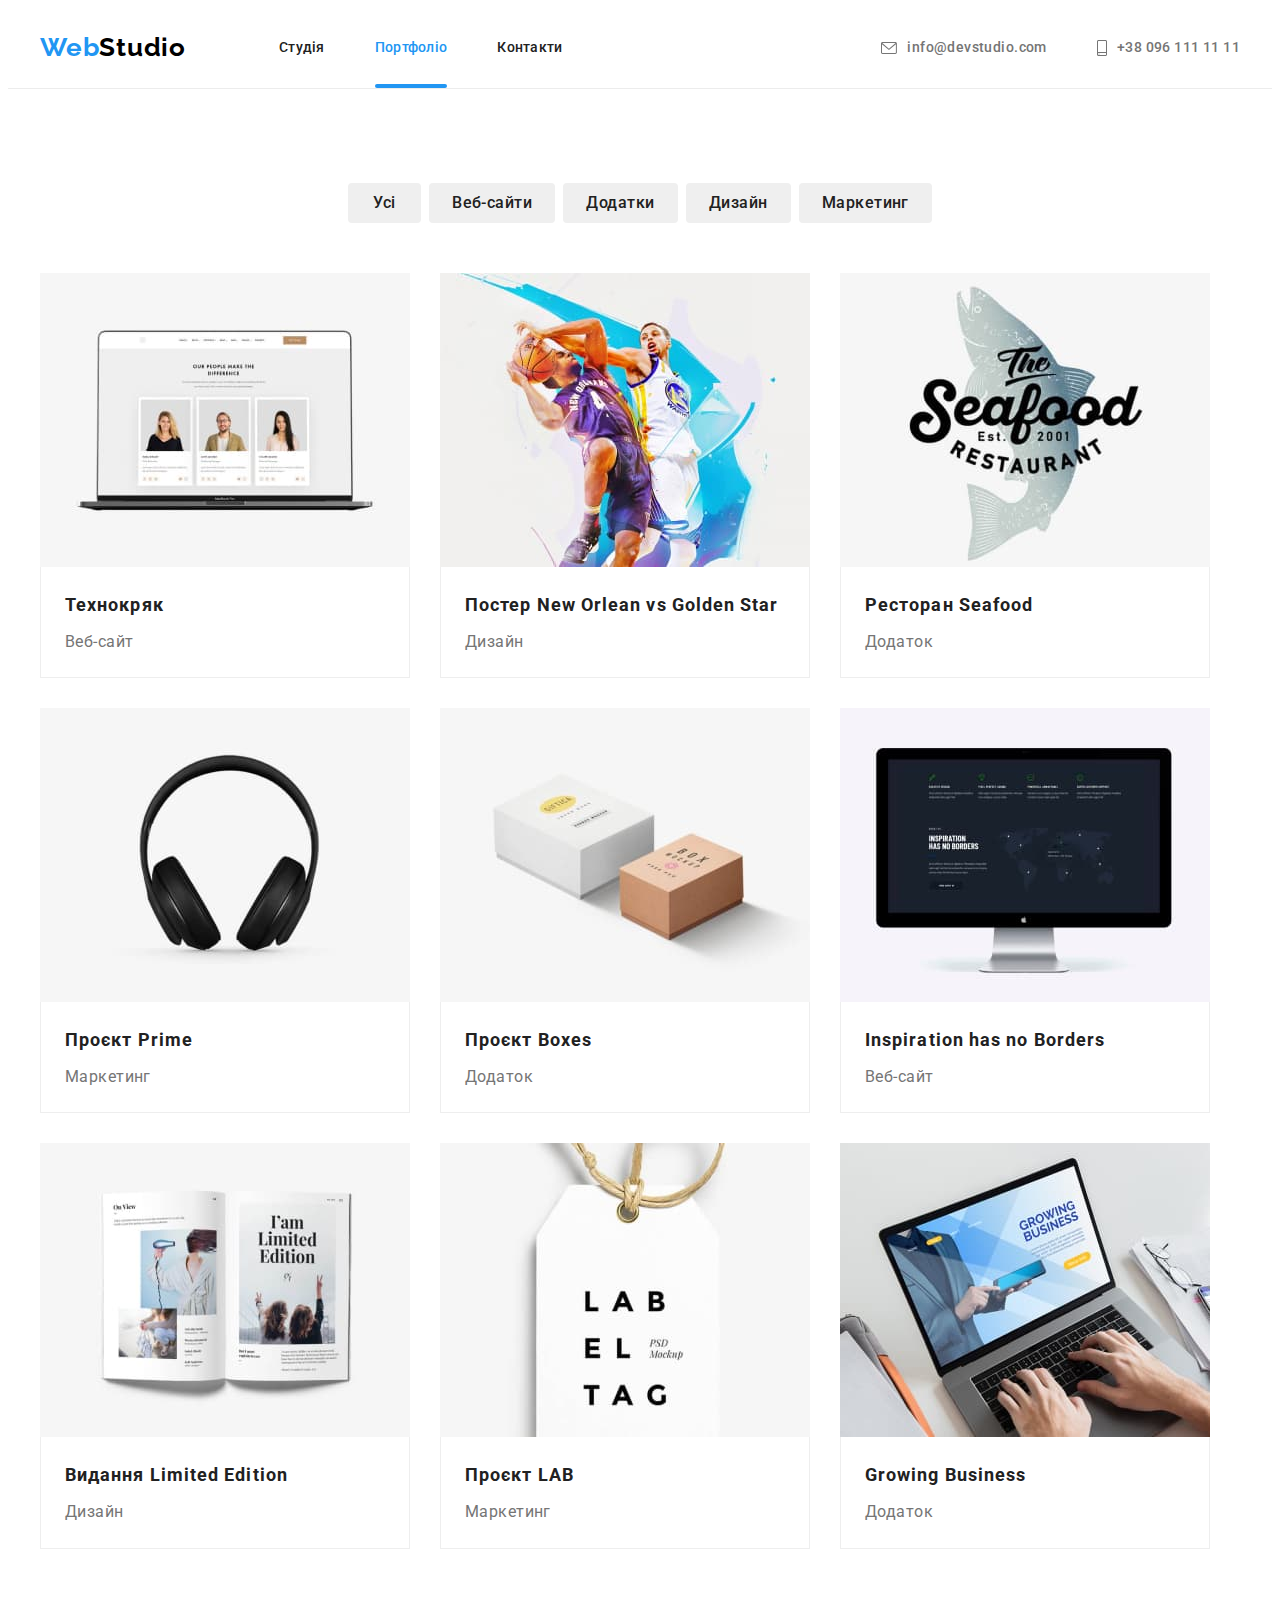
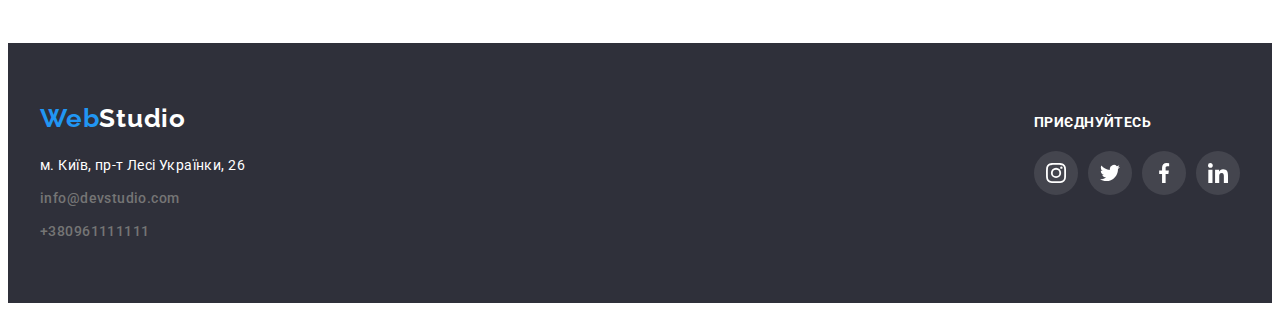
==== portfolio.html @ 09034c73 "Initial commit" ====
<!DOCTYPE html>
<html lang="uk">

<head>
  <meta charset="UTF-8" />
  <meta http-equiv="X-UA-Compatible" content="IE=edge" />
  <meta name="viewport" content="width=device-width, initial-scale=1.0" />
  <title>Портфоліо</title>
  <link href="https://fonts.googleapis.com/css2?family=Raleway:wght@700&family=Roboto:wght@400;500;700;900&display=swap"
    rel="stylesheet" />
  <link rel="stylesheet" href="https://cdnjs.cloudflare.com/ajax/libs/modern-normalize/1.1.0/modern-normalize.min.css"
    integrity="sha512-wpPYUAdjBVSE4KJnH1VR1HeZfpl1ub8YT/NKx4PuQ5NmX2tKuGu6U/JRp5y+Y8XG2tV+wKQpNHVUX03MfMFn9Q=="
    crossorigin="anonymous" referrerpolicy="no-referrer" />
  <link rel="stylesheet" href="./css/styles.css" />
</head>
<!-- Body -->

<body class="portfolio-page">
  <!-- Header -->
  <header class="header-page line">
    <div class="container header-all">
      <nav class="nav-all">
        <a class="logo" href="">Web<span>Studio</span></a>
        <ul class="header-nav list">
          <li class="lex">
            <a class="header-link" href="./index.html">Студія</a>
          </li>
          <li class="lex">
            <a class="header-link current" href="./portfolio.html">Портфоліо</a>
          </li>
          <li class="lex"><a class="header-link" href="">Контакти</a></li>
        </ul>
      </nav>
      <ul class="auth-nav list">
        <li class="head">
          <a class="auth-link" href="mailto:info@devstudio.com"><svg class="icon-nav" width="16px" height="12px">
              <use href="./images/icons.svg#icon-envelope"></use>
            </svg>info@devstudio.com</a>
        </li>
        <li class="head">
          <a class="auth-link" href="tel:+380961111111"><svg class="icon-nav" width="10px" height="16px">
              <use href="./images/icons.svg#icon-smartphone"></use>
            </svg>+38 096 111 11 11</a>
        </li>
      </ul>
    </div>
  </header>
  <!-- Main -->
  <main class="main-page">
    <!-- Section -->
    <section class="portfolio-section section">
      <div class="container">
        <h1 hidden class="visually-hidden">portfolio</h1>
        <!-- Navigation -->
        <nav class="portfolio-nav">
          <ul class="portfolio-list-btn list header-all">
            <li class="btn-m">
              <button class="btn-nav" type="button">Усі</button>
            </li>
            <li class="btn-m">
              <button class="btn-nav" type="button">Веб-сайти</button>
            </li>
            <li class="btn-m">
              <button class="btn-nav" type="button">Додатки</button>
            </li>
            <li class="btn-m">
              <button class="btn-nav" type="button">Дизайн</button>
            </li>
            <li class="btn-m">
              <button class="btn-nav" type="button">Маркетинг</button>
            </li>
          </ul>
        </nav>
        <ul class="portfolio-list list">
          <li>
            <a class="portfolio-items" href="">
              <div class="wraper">
                <img class="portfolio-img" src="./images/Img-potyfolio/img-1.jpg" alt="веб-сайт" width="370" />
                <p class="portfolio-subtext">Ресурс пропонує комплексні пропозиції з різним рівнем функціоналу та
                  сервісів. Все це дозволить
                  відвідувачу отримати
                  вичерпні відомості про компанію чи приватну особу.</p>
              </div>
              <div class="frame">
                <h2 class="portfolio-title">Технокряк</h2>
                <p class="portfolio-text">Веб-сайт</p>
              </div>
            </a>
          </li>
          <li>
            <a class="portfolio-items" href="">
              <div class="wraper">
                <img class="portfolio-img" src="./images/Img-potyfolio/img-2-2.jpg" alt="баскетболісти" width="370" />
                <p class="portfolio-subtext">Ресурс пропонує комплексні пропозиції з різним рівнем функціоналу та
                  сервісів. Все це дозволить
                  відвідувачу отримати
                  вичерпні відомості про компанію чи приватну особу.</p>
              </div>
              <div class="frame">
                <h2 class="portfolio-title">
                  Постер New Orlean vs Golden Star
                </h2>
                <p class="portfolio-text">Дизайн</p>
              </div>
            </a>
          </li>
          <li>
            <a class="portfolio-items" href="">
              <div class="wraper">
                <img class="portfolio-img" src="./images/Img-potyfolio/img-3-2.jpg" alt="логотип" width="370" />
                <p class="portfolio-subtext">Ресурс пропонує комплексні пропозиції з різним рівнем функціоналу та
                  сервісів. Все це дозволить
                  відвідувачу отримати
                  вичерпні відомості про компанію чи приватну особу.</p>
              </div>
              <div class="frame">
                <h2 class="portfolio-title">Ресторан Seafood</h2>
                <p class="portfolio-text">Додаток</p>
              </div>
            </a>
          </li>
          <li>
            <a class="portfolio-items" href="">
              <div class="wraper">
                <img class="portfolio-img" src="./images/Img-potyfolio/img-4-2.jpg" alt="навушники" width="370" />
                <p class="portfolio-subtext">Ресурс пропонує комплексні пропозиції з різним рівнем функціоналу та
                  сервісів. Все це дозволить
                  відвідувачу отримати
                  вичерпні відомості про компанію чи приватну особу.</p>
              </div>
              <div class="frame">
                <h2 class="portfolio-title">Проєкт Prime</h2>
                <p class="portfolio-text">Маркетинг</p>
              </div>
            </a>
          </li>
          <li>
            <a class="portfolio-items" href="">
              <div class="wraper">
                <img class="portfolio-img" src="./images/Img-potyfolio/img-5-2.jpg" alt="коробочки" width="370" />
                <p class="portfolio-subtext">Ресурс пропонує комплексні пропозиції з різним рівнем функціоналу та
                  сервісів. Все це дозволить
                  відвідувачу отримати
                  вичерпні відомості про компанію чи приватну особу.</p>
              </div>
              <div class="frame">
                <h2 class="portfolio-title">Проєкт Boxes</h2>
                <p class="portfolio-text">Додаток</p>
              </div>
            </a>
          </li>
          <li>
            <a class="portfolio-items" href="">
              <div class="wraper">
                <img class="portfolio-img" src="./images/Img-potyfolio/img-6-2.jpg" alt="веб-сайт" width="370" />
                <p class="portfolio-subtext">Ресурс пропонує комплексні пропозиції з різним рівнем функціоналу та
                  сервісів. Все це дозволить
                  відвідувачу отримати
                  вичерпні відомості про компанію чи приватну особу.</p>
              </div>
              <div class="frame">
                <h2 class="portfolio-title">Inspiration has no Borders</h2>
                <p class="portfolio-text">Веб-сайт</p>
              </div>
            </a>
          </li>
          <li>
            <a class="portfolio-items" href="">
              <div class="wraper">
                <img class="portfolio-img" src="./images/Img-potyfolio/img-7-2.jpg" alt="книга" width="370" />
                <p class="portfolio-subtext">Ресурс пропонує комплексні пропозиції з різним рівнем функціоналу та
                  сервісів. Все це дозволить
                  відвідувачу отримати
                  вичерпні відомості про компанію чи приватну особу.</p>
              </div>
              <div class="frame">
                <h2 class="portfolio-title">Видання Limited Edition</h2>
                <p class="portfolio-text">Дизайн</p>
              </div>
            </a>
          </li>
          <li>
            <a class="portfolio-items" href="">
              <div class="wraper">
                <img class="portfolio-img" src="./images/Img-potyfolio/img-8-2.jpg" alt="логотип" width="370" />
                <p class="portfolio-subtext">Ресурс пропонує комплексні пропозиції з різним рівнем функціоналу та
                  сервісів. Все це дозволить
                  відвідувачу отримати
                  вичерпні відомості про компанію чи приватну особу.</p>
              </div>
              <div class="frame">
                <h2 class="portfolio-title">Проєкт LAB</h2>
                <p class="portfolio-text">Маркетинг</p>
              </div>
            </a>
          </li>
          <li>
            <a class="portfolio-items" href="">
              <div class="wraper">
                <img class="portfolio-img" src="./images/Img-potyfolio/img-9-2.jpg" alt="фото додатку" width="370" />
                <p class="portfolio-subtext">Ресурс пропонує комплексні пропозиції з різним рівнем функціоналу та
                  сервісів. Все це дозволить
                  відвідувачу отримати
                  вичерпні відомості про компанію чи приватну особу.</p>
              </div>
              <div class="frame">
                <h2 class="portfolio-title">Growing Business</h2>
                <p class="portfolio-text">Додаток</p>
              </div>
            </a>
          </li>
        </ul>
      </div>
    </section>
  </main>
  <!-- Footer -->
  <footer class="footer">
    <div class="container footer-adress">
      <div>
        <a class="logo footer-logo" href="">Web<span class="studio">Studio</span></a>
        <address class="adress">
          <p class="adress-text">м. Київ, пр-т Лесі Українки, 26</p>
          <ul class="auth-nav list pad">
            <li class="nav-item">
              <a class="auth-link" href="mailto:info@devstudio.com">info@devstudio.com</a>
            </li>
            <li>
              <a class="auth-link" href="tel:+380961111111">+380961111111</a>
            </li>
          </ul>
        </address>
      </div>
      <!-- Footer-social -->
      <div class="footer-social">
        <p class="footer-title">приєднуйтесь</p>
        <ul class="social-list list">
          <li class="social-item">
            <a class="social-link" href="">
              <svg class="icon-social social-color">
                <use href="./images/icons.svg#icon-instagram"></use>
              </svg>
            </a>
          </li>
          <li class="social-item">
            <a class="social-link" href="">
              <svg class="icon-social social-color">
                <use href="./images/icons.svg#icon-twitter"></use>
              </svg>
            </a>
          </li>
          <li class="social-item">
            <a class="social-link" href="">
              <svg class="icon-social social-color">
                <use href="./images/icons.svg#icon-facebook"></use>
              </svg>
            </a>
          </li>
          <li class="social-item">
            <a class="social-link" href="">
              <svg class="icon-social social-color">
                <use href="./images/icons.svg#icon-linkedin"></use>
              </svg>
            </a>
          </li>
        </ul>
      </div>
      <!-- Footer Form -->
      <!-- <div class="footer-form">
        <form>
          <h2 class="form-title">Підпишіться на розсилку</h2>
          <label for=""></label>
          <input class="form-in" type="email" placeholder="E-mail">
          <button class="form-btn" type="submit">Підписатися<svg class="icon-send">
              <use xlink:href="./images/icons-2.svg#icon-send"></use>
            </svg></button>
        </form>
      </div> -->
    </div>
  </footer>
</body>

</html>
---- css/styles.css ----
:root {
  --primary-color-text: #757575;
  --accent-color: #2196f3;
  --bgd-color: #ffffff;
  --bgd-color-footer: #2f303a;
  --color-link: #212121;
  --logo-color-span: #000000;
  --setion-bgd-team: #f5f4fa;
  --color-border: #eeeeee;
  --color-line-header: #ececec;
  --color-border-client: #AFB1B8;
  --background-acid: rgba(47, 48, 58, 0.8);
  --background-portfolio-subtext: rgba(33, 150, 243, 0.9);
  --background-modal: rgba(0, 0, 0, 0.2);
  --border-modal: rgba(0, 0, 0, 0.1);
  --timing-funcion: cubic-bezier(0.4, 0, 0.2, 1);
}

/* Body */

.container {
  width: 1200px;
  padding-left: 15px;
  padding-right: 15px;
  margin: 0 auto;
}

.section {
  padding-top: 94px;
  padding-bottom: 94px;
}

body {
  color: var(--primary-color-text);
  background-color: var(--bgd-color);
  font-family: "Roboto", sans-serif;
  font-style: normal;
  font-size: 14px;
  line-height: 1.7;
  letter-spacing: 0.03em;
}

a {
  text-decoration: none;
}

.list {
  padding: 0;
  margin: 0;
  list-style: none;
}

.header-all {
  display: flex;
  align-items: center;
}

.nav-all {
  display: flex;
  align-items: center;
}

/* Header */

.logo {
  color: var(--accent-color);
  font-family: "Raleway", sans-serif;
  font-weight: 700;
  font-size: 26px;
  line-height: 1.2;
  letter-spacing: 0.03em;
}

.logo span {
  color: var(--logo-color-span);
}

.header-link {
  display: block;
  padding-top: 32px;
  padding-bottom: 32px;
  color: var(--color-link);
  font-weight: 500;
  font-size: 14px;
  line-height: 1.14;
  letter-spacing: 0.02em;
  transition: color 250ms var(--timing-funcion);
}

.header-link:hover,
.header-link:focus {
  color: var(--accent-color);
}

.header-nav .header-link.current {
  color: var(--accent-color);
}

.lex {
  position: relative;
}

.current::after {
  content: '';
  position: absolute;
  bottom: 0;
  left: 0;
  width: 100%;
  height: 4px;
  border-radius: 2px;
  background-color: var(--accent-color);
}

.header-nav {
  display: flex;
  margin-left: 93px;
}

.header-nav .lex+.lex {
  margin-left: 50px;
}

.icon-nav {
  fill: var(--primary-color-text);
  margin-right: 10px;
  transition: fill 250ms var(--timing-funcion);
}

.auth-link {
  display: flex;
  align-items: center;
  color: var(--primary-color-text);
  font-weight: 500;
  transition: color 250ms var(--timing-funcion);
}

.auth-link:hover,
.auth-link:focus {
  color: var(--accent-color);
}

.auth-link:hover svg,
.auth-link:focus svg {
  fill: var(--accent-color);
}

.header-page .auth-nav {
  display: flex;
  margin-left: auto;
}

.line {
  border-bottom: 1px solid var(--color-line-header);
}

.auth-nav .head+.head {
  margin-left: 50px;
}

/* main */

.hero-section {
  background: var(--bgd-color-footer);
  padding: 200px 0;
  text-align: center;
  height: 600px;
  max-width: 1600px;
  margin-left: auto;
  margin-right: auto;
  background-image: linear-gradient(rgba(47, 48, 58, 0.4),
      rgba(47, 48, 58, 0.4)), url(../images/hero.jpg);
  background-repeat: no-repeat;
  background-size: cover;
  background-position: center;
}

.hero-title {
  width: 696px;
  margin-left: auto;
  margin-right: auto;
  margin-top: 0;
  margin-bottom: 30;
  color: var(--bgd-color);
  font-weight: 900;
  font-size: 44px;
  line-height: 1.36;
  text-align: center;
  letter-spacing: 0.06em;
  text-transform: uppercase;
}

.hero-btn {
  border-radius: 4px;
  padding: 10px 32px;
  min-width: 216px;
  text-align: center;
  border: 1px solid transparent;

  color: var(--bgd-color);
  background-color: var(--accent-color);
  font-family: "Roboto", sans-serif;
  font-weight: 700;
  font-size: 16px;
  line-height: 1.9;
  letter-spacing: 0.06em;
}

/* section detail */
.visually-hidden {
  position: absolute;
  clip: rect(0 0 0 0);
  width: 1px;
  height: 1px;
  margin: -1px;
}

.detail-section {
  display: flex;
  justify-content: space-between;
}

.detail-items {
  width: 270px;
}

.icon-box {
  display: flex;
  justify-content: center;
  align-items: center;
  width: 270px;
  height: 120px;
  margin-bottom: 30px;
  background-color: var(--setion-bgd-team);
}

.icon-detail {
  width: 70px;
  height: 70px;
}

.detail-items+.detail-items {
  margin-left: 30px;
}

.detail-title {
  margin-top: 0px;
  margin-bottom: 10px;
  color: var(--color-link);
  font-weight: 700;
  font-size: 14px;
}

.detail-text {
  margin-top: 0px;
  margin-bottom: 0px;
  color: var(--primary-color-text);
  font-size: 14px;
}

/* section work */
.work-section {
  padding-top: 0;
  padding-bottom: 94px;
}

.work-title {
  margin-top: 0;
  margin-bottom: 50px;
  color: var(--color-link);
  font-weight: 700;
  font-size: 36px;
  text-align: center;
}

.work-items {
  position: relative;
  justify-content: space-between;
}

.work-img {
  display: block;
  max-width: 100%;
  height: auto;
}

.work-aside {
  color: var(--bgd-color);
  width: 370px;
  height: 70px;
  background-color: var(--background-acid);
  display: flex;
  justify-content: center;
  align-items: center;
  position: absolute;
  bottom: 0px;
  text-transform: uppercase;
  font-weight: 700;
}

/* section team */
.team-section {
  background-color: var(--setion-bgd-team);
}

.team-title {
  margin-top: 0;
  margin-bottom: 50px;
  color: var(--color-link);
  font-weight: 700;
  font-size: 36px;
  text-align: center;
}

.team-list {
  justify-content: space-between;
}

.team-item {
  border-radius: 0px 0px 4px 4px;
  box-shadow: 0px 1px 3px rgba(0, 0, 0, 0.12), 0px 1px 1px rgba(0, 0, 0, 0.14),
    0px 2px 1px rgba(0, 0, 0, 0.2);
  text-align: center;
  background-color: var(--bgd-color);
}

.team-img {
  margin-bottom: 30px;
}

.team-name {
  margin-top: 0px;
  margin-bottom: 10px;
  color: var(--color-link);
  font-weight: 500;
  font-size: 16px;
  line-height: 1.19;
}

.team-text {
  margin-top: 0px;
  color: var(--primary-color-text);
  font-weight: 400;
  font-size: 16px;
  line-height: 1.19;
}

/* Section client */
.client-list {
  display: flex;
}

.client-items+.client-items {
  margin-left: 30px;
}

.client-link {
  display: flex;
  justify-content: center;
  align-items: center;
  width: 170px;
  height: 92px;
  border: 1px solid var(--color-border-client);
  border-radius: 4px;
  transition: border-color 250ms var(--timing-funcion);
}

.client-icon {
  fill: var(--color-border-client);
  transition: fill 250ms var(--timing-funcion);
}

.client-link:hover,
.client-link:focus {
  border-color: var(--accent-color);
}

.client-link:hover .client-icon,
.client-link:focus .client-icon {
  fill: var(--accent-color);
}

/* Team-social */
.social {
  display: flex;
  justify-content: space-between;
  margin: 16px 32px 30px;
}

.social-team {
  display: flex;
  justify-content: center;
  align-items: center;
  width: 44px;
  height: 44px;
  border-radius: 50%;
  transition: background-color 250ms var(--timing-funcion);
}

.social-team:hover,
.social-team:focus {
  background-color: var(--accent-color);

}

.social-team:hover .icon-social,
.social-team:focus .icon-social {
  fill: var(--bgd-color);
}


.icon-social {
  fill: var(--color-border-client);
  width: 20px;
  height: 20px;
}

/* portfolio */
.btn-nav {
  border-radius: 4px;
  border: 1px solid transparent;
  padding: 6px 22px;
  min-width: 73px;
  text-align: center;
  color: var(--color-link);
  font-family: "Roboto", sans-serif;
  font-weight: 500;
  font-size: 16px;
  line-height: 1.6;
  letter-spacing: 0.03em;
  transition: color 250ms var(--timing-funcion), background-color 250ms var(--timing-funcion), box-shadow 250ms var(--timing-funcion);
}

.btn-m+.btn-m {
  margin-left: 8px;
}

.btn-nav:hover,
.btn-nav:focus {
  padding: 6px 22px;
  color: var(--bgd-color);
  background-color: var(--accent-color);
  box-shadow: 0px 3px 1px rgba(0, 0, 0, 0.1), 0px 1px 2px rgba(0, 0, 0, 0.08),
    0px 2px 2px rgba(0, 0, 0, 0.12);
}

.portfolio-items {
  display: block;
  width: 370px;
  transition: box-shadow 250ms var(--timing-funcion);
}

.portfolio-items:hover,
.portfolio-items:focus {
  box-shadow: 0px 1px 1px rgba(0, 0, 0, 0.12), 0px 4px 4px rgba(0, 0, 0, 0.06), 1px 4px 6px rgba(0, 0, 0, 0.16);
}

.btn-nav,
.hero-btn {
  cursor: pointer;
}

.portfolio-img {
  display: block;
  margin-bottom: 0px;
}

.portfolio-title {
  margin-top: 0px;
  margin-bottom: 4px;
  color: var(--color-link);
  font-weight: 700;
  font-size: 18px;
  line-height: 2;
  letter-spacing: 0.06em;
}

.portfolio-text {
  margin-top: 0;
  margin-bottom: 0;
  color: var(--primary-color-text);
  font-size: 16px;
  line-height: 1.9;
}

.wraper {
  position: relative;
  overflow: hidden;
}

.portfolio-subtext {
  position: absolute;
  bottom: 0;
  left: 0;
  width: 100%;
  height: 100%;
  transform: scale(0);
  color: var(--bgd-color);
  background: var(--background-portfolio-subtext);
  margin: 0;
  padding: 63px 24px;
  font-size: 18px;
  line-height: 1.56;
  overflow: hidden;
  transition: transform 250ms var(--timing-funcion);
}

.portfolio-items:hover .portfolio-subtext,
.portfolio-items:focus .portfolio-subtext {
  transform: scale(1);
}

.frame {
  border: 1px solid var(--color-border);
  border-top: transparent;
  padding: 20px 24px;
}

.portfolio-list-btn {
  justify-content: center;
}

.portfolio-list {
  display: flex;
  flex-wrap: wrap;
  row-gap: 30px;
  column-gap: 30px;
}

.portfolio-nav {
  margin-bottom: 50px;
}

/* Footer */
.footer {
  background-color: var(--bgd-color-footer);
  padding-bottom: 60px;
  padding-top: 60px;
}

.footer-logo {
  display: inline-block;
  margin-bottom: 20px;
}

span.studio,
.adress-text {
  color: var(--bgd-color);
}

.footer-adress {
  display: flex;
  align-items: baseline;
  justify-content: space-between;
}

/* Footer-social */
.footer-social {
  margin-left: 70px;
  width: 206px;
}

.social-list {
  display: flex;
  margin-top: 20px;
}

.social-link {
  display: flex;
  justify-content: center;
  align-items: center;
  width: 44px;
  height: 44px;
  background: rgba(255, 255, 255, 0.1);
  border-radius: 50%;
  transition: background-color 250ms var(--timing-funcion);
}

.social-link:hover,
.social-link:focus {
  background-color: var(--accent-color);
}

.social-color {
  fill: var(--bgd-color);
}

.social-item+.social-item {
  margin-left: 10px;
}

/* Footer title */
.footer-title {
  margin: 0;
  margin-bottom: 20px;
  font-weight: 700;
  font-size: 14px;
  line-height: 1.14;
  text-transform: uppercase;
  color: var(--bgd-color);
}

/* Footer address */
.adress {
  font-style: normal;
}

.adress-text {
  margin-bottom: 9px;
  margin-top: 0;
}

/* Footer nav */
.footter-auth-link,
.footer {
  color: rgba(255, 255, 255, 0.6);
  font-weight: 400;
}

.footter-auth-link:hover,
.footter-auth-link:focus {
  color: var(--accent-color);
}

.auth-nav {
  display: inline-block;
}

.nav-item {
  margin-bottom: 9px;
}

/* Footer Form */
/* .footer-form {
  min-width: 570px;
  margin-left: 93px;
}

.form-title {
  margin: 0;
  font-family: "Roboto", sans-serif;
  font-style: normal;
  font-weight: 700;
  font-size: 14px;
  line-height: 1.14;
  letter-spacing: 0.03em;
  text-transform: uppercase;
  color: var(--bgd-color);
  margin-bottom: 20px;

}

.form-in {
  width: 358px;
  height: 50px;
  border: 1px solid rgba(255, 255, 255, 0.3);
  border-radius: 4px;
  background-color: var(--bgd-color-footer);
  font-family: "Roboto", sans-serif;
  font-style: normal;
  font-weight: 400;
  font-size: 16px;
  line-height: 1.25;
  padding: 15px;
  margin-right: 12px;
  color: var(--bgd-color);
}

.form-btn {
  display: inline-flex;
  width: 200px;
  background-color: var(--accent-color);
  border: 1px solid transparent;
  border-radius: 4px;
  padding: 10px 28px;
  justify-content: center;
  align-items: center;
  color: var(--bgd-color);
  font-family: "Roboto", sans-serif;
  font-weight: 700;
  font-size: 16px;
  line-height: 1.9;
  letter-spacing: 0.06em;
  transition: box-shadow 250ms var(--timing-funcion);
  cursor: pointer;
}

.form-btn:hover,
.form-btn:focus {
  box-shadow: 0px 4px 4px rgba(0, 0, 0, 0.15);
}

.icon-send {
  width: 24px;
  height: 24px;
  margin-left: 10px;
} */

/* Modal */
.backdrop {
  position: fixed;
  top: 0;
  left: 0;
  background-color: var(--background-modal);
  width: 100%;
  height: 100%;
  opacity: 1;
  transition: opacity 250ms var(--timing-funcion);

}

.backdrop.is-hidden {
  opacity: 0;
  pointer-events: none;
}

.backdrop.is-hidden .modal {
  transform: translate(-50%, -50%) translateX(-100%);
}

.modal {
  position: absolute;
  top: 50%;
  left: 50%;
  transform: translate(-50%, -50%) translateX(0);
  width: 528px;
  height: 581px;
  background: var(--bgd-color);
  box-shadow: 0px 1px 3px rgba(0, 0, 0, 0.12),
    0px 1px 1px rgba(0, 0, 0, 0.14),
    0px 2px 1px rgba(0, 0, 0, 0.2);
  border-radius: 4px;
  transition: transform 250ms var(--timing-funcion);
}

.modal-btn {
  position: absolute;
  top: 0;
  right: 0;
  margin-top: 8px;
  margin-right: 8px;
  width: 30px;
  height: 30px;
  border: 1px solid var(--border-modal);
  border-radius: 50%;
  background: var(--bgd-color);
  cursor: pointer;
}

.icon-clos {
  width: 11px;
  height: 11px;
}
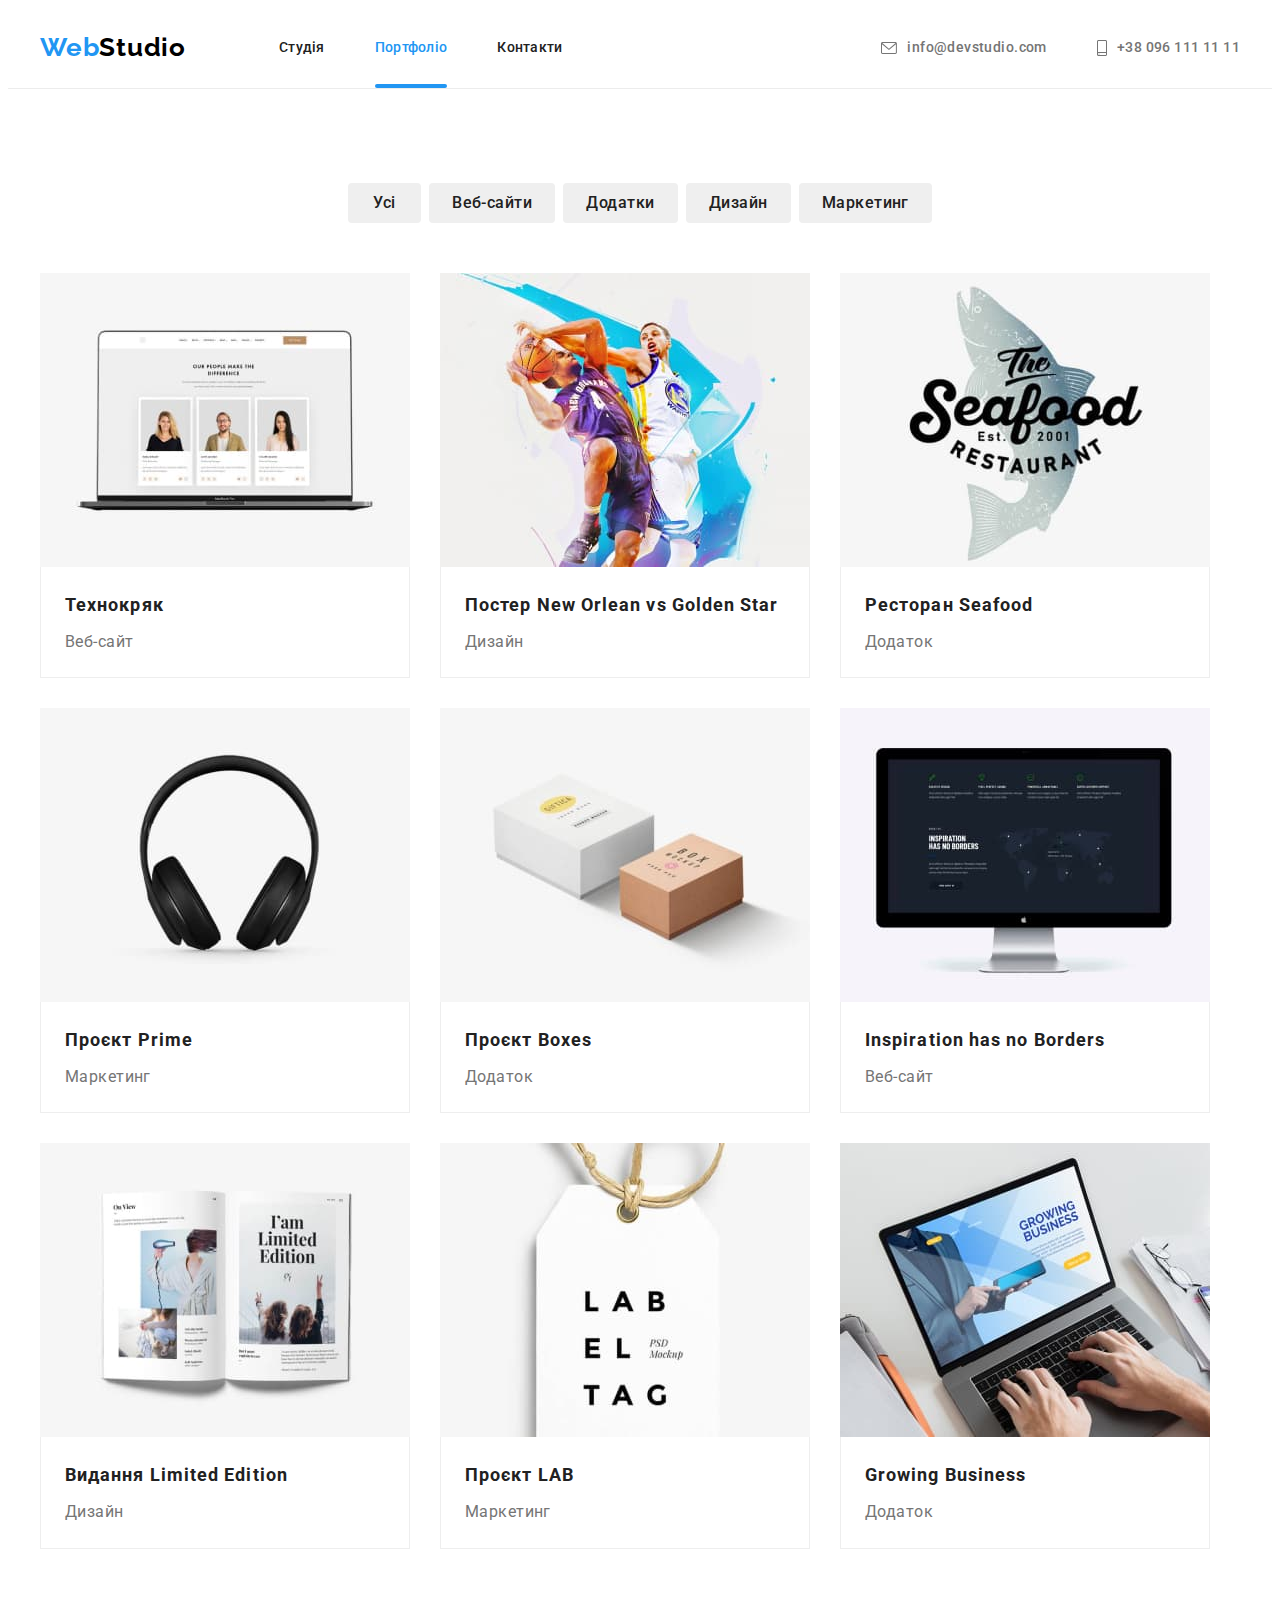
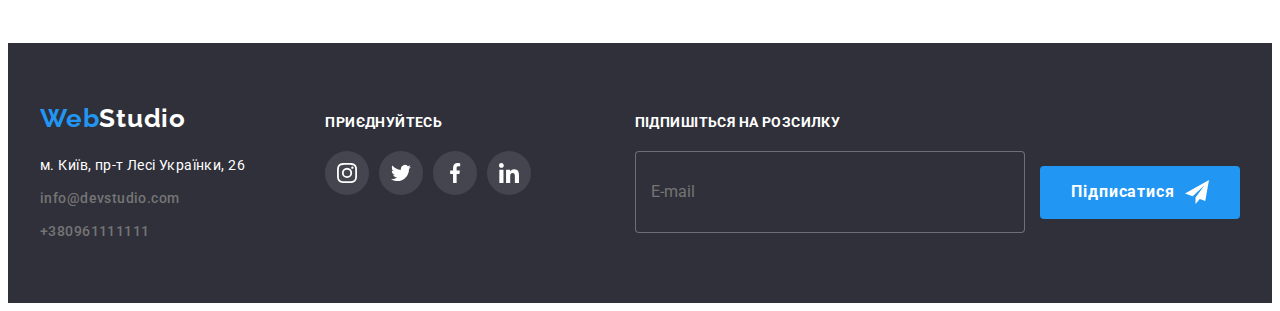
==== commit cbc9cb45: "add footer and form modal" ====
--- a/portfolio.html
+++ b/portfolio.html
@@ -265,7 +265,7 @@
         </ul>
       </div>
       <!-- Footer Form -->
-      <!-- <div class="footer-form">
+      <div class="footer-form">
         <form>
           <h2 class="form-title">Підпишіться на розсилку</h2>
           <label for=""></label>
@@ -274,7 +274,7 @@
               <use xlink:href="./images/icons-2.svg#icon-send"></use>
             </svg></button>
         </form>
-      </div> -->
+      </div>
     </div>
   </footer>
 </body>
--- a/css/styles.css
+++ b/css/styles.css
@@ -195,7 +195,6 @@
   min-width: 216px;
   text-align: center;
   border: 1px solid transparent;
-
   color: var(--bgd-color);
   background-color: var(--accent-color);
   font-family: "Roboto", sans-serif;
@@ -630,7 +629,7 @@
 }
 
 /* Footer Form */
-/* .footer-form {
+.footer-form {
   min-width: 570px;
   margin-left: 93px;
 }
@@ -693,7 +692,7 @@
   width: 24px;
   height: 24px;
   margin-left: 10px;
-} */
+}
 
 /* Modal */
 .backdrop {
@@ -732,6 +731,58 @@
   transition: transform 250ms var(--timing-funcion);
 }
 
+.modal-auth {
+  display: flex;
+  flex-direction: column;
+  margin: 40px 40px 20px 40px;
+}
+
+.modal-title {
+  font-size: 20px;
+  line-height: 1.15;
+  letter-spacing: 0.03em;
+  color: var(--color-link);
+  text-align: center;
+  margin-bottom: 12px;
+
+}
+
+.modal-auth label {
+  font-size: 12px;
+  line-height: 1.16;
+  letter-spacing: 0.01em;
+  color: var(--primary-color-text);
+  margin-bottom: 4px;
+}
+
+.modal-auth input {
+  border: 1px solid rgba(33, 33, 33, 0.2);
+  border-radius: 4px;
+  margin-bottom: 10px;
+  height: 40px;
+}
+
+textarea {
+  border: 1px solid rgba(33, 33, 33, 0.2);
+  border-radius: 4px;
+  padding: 12px 16px;
+  height: 120px;
+}
+
+textarea::placeholder {
+  color: rgba(117, 117, 117, 0.502);
+}
+
+.modal-privacy {
+  text-align: center;
+  margin-bottom: 30px;
+}
+
+.modal-form-btn {
+  display: block;
+  margin: 0 auto;
+}
+
 .modal-btn {
   position: absolute;
   top: 0;
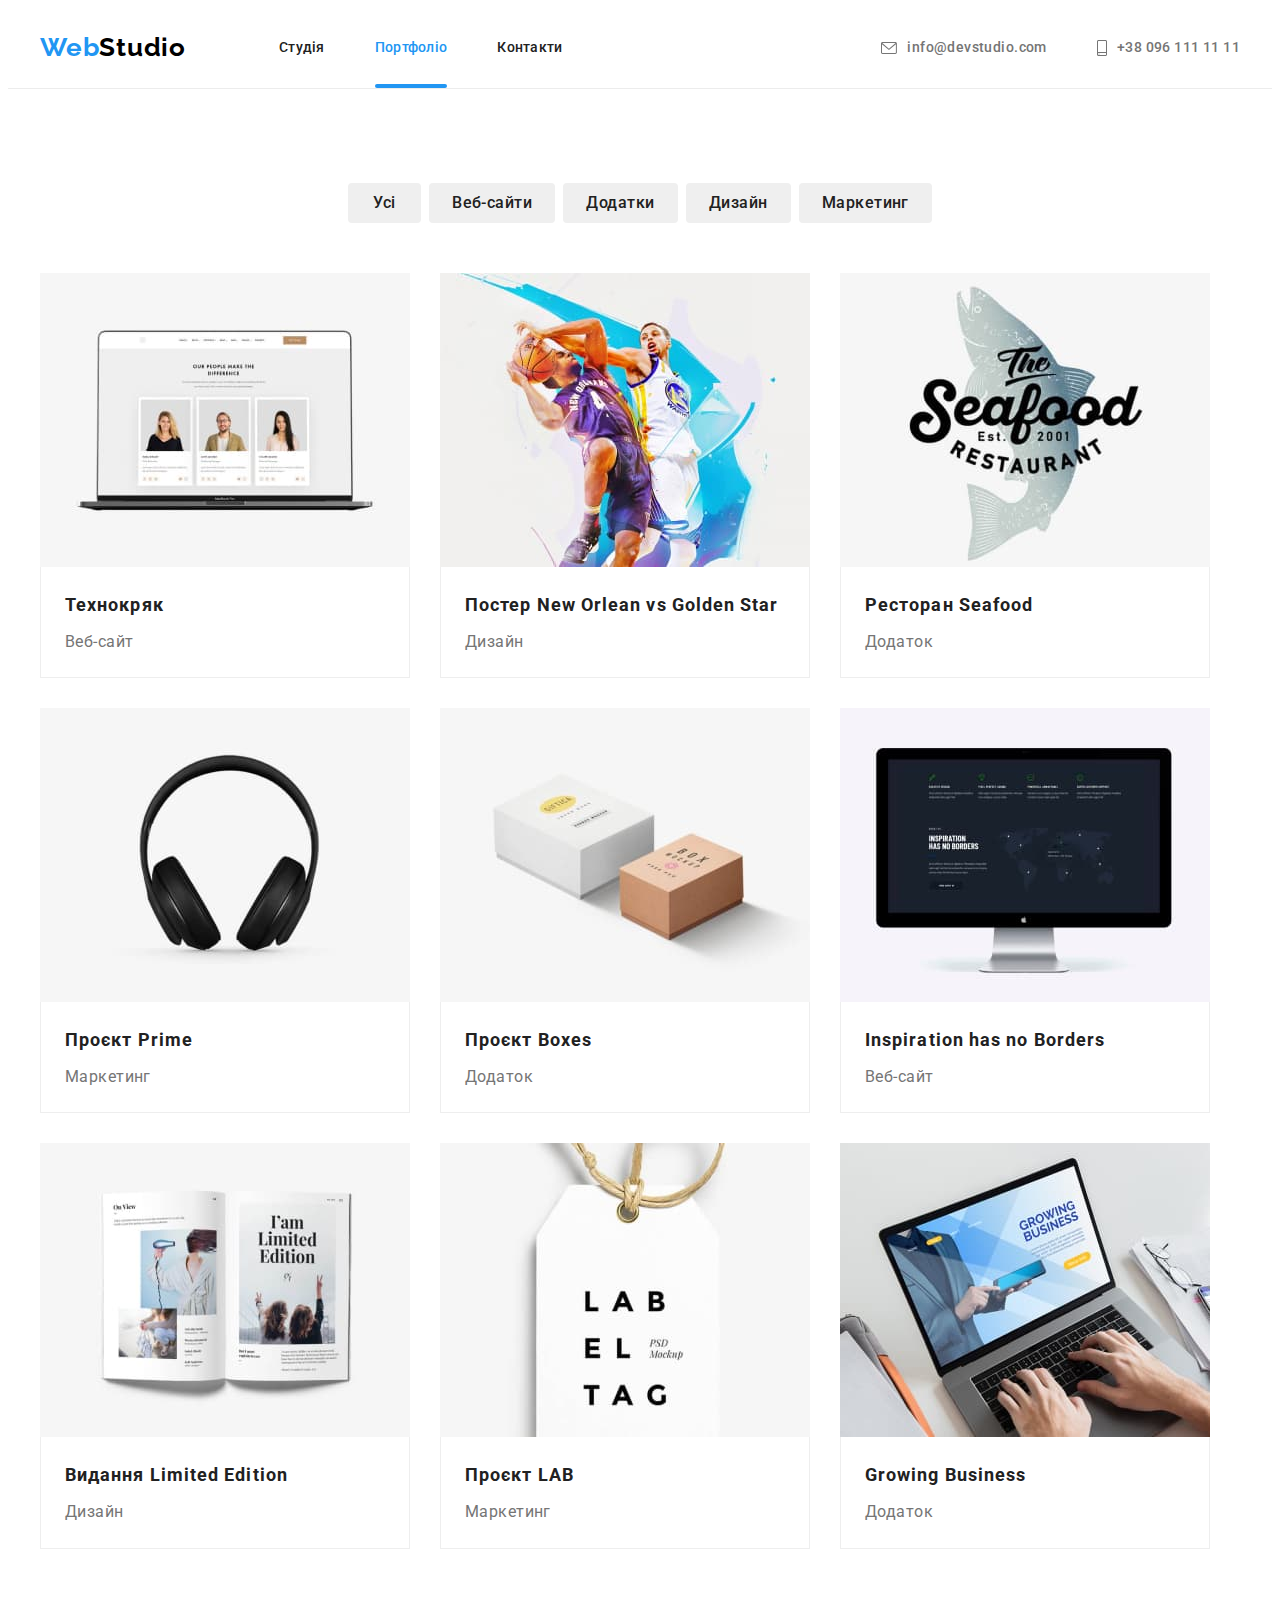
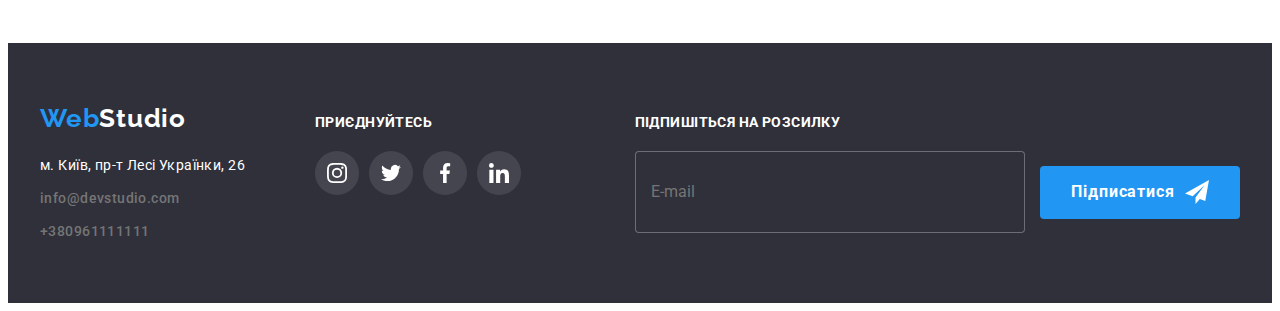
==== commit 5765801f: "add BEM" ====
--- a/portfolio.html
+++ b/portfolio.html
@@ -15,9 +15,9 @@
 </head>
 <!-- Body -->
 
-<body class="portfolio-page">
+<body>
   <!-- Header -->
-  <header class="header-page line">
+  <header class="header-page header-page--border">
     <div class="container header-all">
       <nav class="nav-all">
         <a class="logo" href="">Web<span>Studio</span></a>
--- a/css/styles.css
+++ b/css/styles.css
@@ -149,12 +149,12 @@
   margin-left: auto;
 }
 
-.line {
-  border-bottom: 1px solid var(--color-line-header);
-}
-
 .auth-nav .head+.head {
   margin-left: 50px;
+}
+
+.header-page--border {
+  border-bottom: 1px solid var(--color-line-header);
 }
 
 /* main */
@@ -174,12 +174,11 @@
   background-position: center;
 }
 
-.hero-title {
+.hero-section__title {
   width: 696px;
   margin-left: auto;
   margin-right: auto;
   margin-top: 0;
-  margin-bottom: 30;
   color: var(--bgd-color);
   font-weight: 900;
   font-size: 44px;
@@ -189,7 +188,7 @@
   text-transform: uppercase;
 }
 
-.hero-btn {
+.hero-section__btn {
   border-radius: 4px;
   padding: 10px 32px;
   min-width: 216px;
@@ -294,6 +293,7 @@
   bottom: 0px;
   text-transform: uppercase;
   font-weight: 700;
+  margin: 0;
 }
 
 /* section team */
@@ -549,7 +549,6 @@
 .footer-adress {
   display: flex;
   align-items: baseline;
-  justify-content: space-between;
 }
 
 /* Footer-social */
@@ -631,7 +630,7 @@
 /* Footer Form */
 .footer-form {
   min-width: 570px;
-  margin-left: 93px;
+  margin-left: auto;
 }
 
 .form-title {
@@ -662,6 +661,7 @@
   padding: 15px;
   margin-right: 12px;
   color: var(--bgd-color);
+  outline: none;
 }
 
 .form-btn {
@@ -728,13 +728,13 @@
     0px 1px 1px rgba(0, 0, 0, 0.14),
     0px 2px 1px rgba(0, 0, 0, 0.2);
   border-radius: 4px;
+  padding: 40px;
   transition: transform 250ms var(--timing-funcion);
 }
 
 .modal-auth {
   display: flex;
   flex-direction: column;
-  margin: 40px 40px 20px 40px;
 }
 
 .modal-title {
@@ -748,25 +748,69 @@
 }
 
 .modal-auth label {
+  display: block;
   font-size: 12px;
   line-height: 1.16;
   letter-spacing: 0.01em;
   color: var(--primary-color-text);
+}
+
+.form__text {
+  display: inline-block;
   margin-bottom: 4px;
 }
 
-.modal-auth input {
+.modal__input {
+  position: relative;
+  display: flex;
+  width: 100%;
   border: 1px solid rgba(33, 33, 33, 0.2);
   border-radius: 4px;
+  height: 40px;
+  padding: 12px 42px;
+  transition: 250ms var(--timing-funcion);
+  outline: none;
+}
+
+.modal-wraper {
+  position: relative;
   margin-bottom: 10px;
-  height: 40px;
+}
+
+.form__icon {
+  width: 18px;
+  height: 18px;
+  padding: 2px;
+  position: absolute;
+  bottom: 11px;
+  left: 12px;
+}
+
+.modal__input:hover,
+.modal__input:focus {
+  border-color: var(--accent-color);
+}
+
+.modal__input:hover+.form__icon,
+.modal__input:focus+.form__icon {
+  fill: var(--accent-color);
 }
 
 textarea {
+  display: flex;
+  width: 100%;
   border: 1px solid rgba(33, 33, 33, 0.2);
   border-radius: 4px;
   padding: 12px 16px;
   height: 120px;
+  transition: 250ms var(--timing-funcion);
+  margin-bottom: 20px;
+  resize: none;
+}
+
+textarea:hover,
+textarea:focus {
+  border-color: var(--accent-color);
 }
 
 textarea::placeholder {
@@ -774,13 +818,46 @@
 }
 
 .modal-privacy {
-  text-align: center;
   margin-bottom: 30px;
+}
+
+.privacy__label {
+  display: flex;
+  justify-content: center;
+  align-items: center;
+}
+
+.check {
+  appearance: none;
+  width: 16px;
+  height: 15px;
+  border: 2px solid var(--color-link);
+  border-radius: 2px;
+  margin-right: 8px;
+  transition: 250ms var(--timing-funcion);
+}
+
+.check:checked {
+  background-image: url(../images/icon\ check.svg);
+  border-color: var(--accent-color);
+  background-size: contain;
+  background-origin: border-box;
+  filter: drop-shadow(0px 4px 4px rgba(0, 0, 0, 0.25));
+}
+
+.check:checked+span {
+  filter: drop-shadow(0px 4px 4px rgba(0, 0, 0, 0.25));
+}
+
+.privacy__link {
+  color: var(--accent-color);
+  text-decoration: underline;
 }
 
 .modal-form-btn {
   display: block;
   margin: 0 auto;
+  box-shadow: 0px 4px 4px rgba(0, 0, 0, 0.15);
 }
 
 .modal-btn {
@@ -795,9 +872,15 @@
   border-radius: 50%;
   background: var(--bgd-color);
   cursor: pointer;
+  transition: 250ms var(--timing-funcion);
 }
 
 .icon-clos {
   width: 11px;
   height: 11px;
+}
+
+.modal-btn:hover .icon-clos,
+.modal-btn:hover .icon-clos {
+  fill: var(--accent-color);
 }